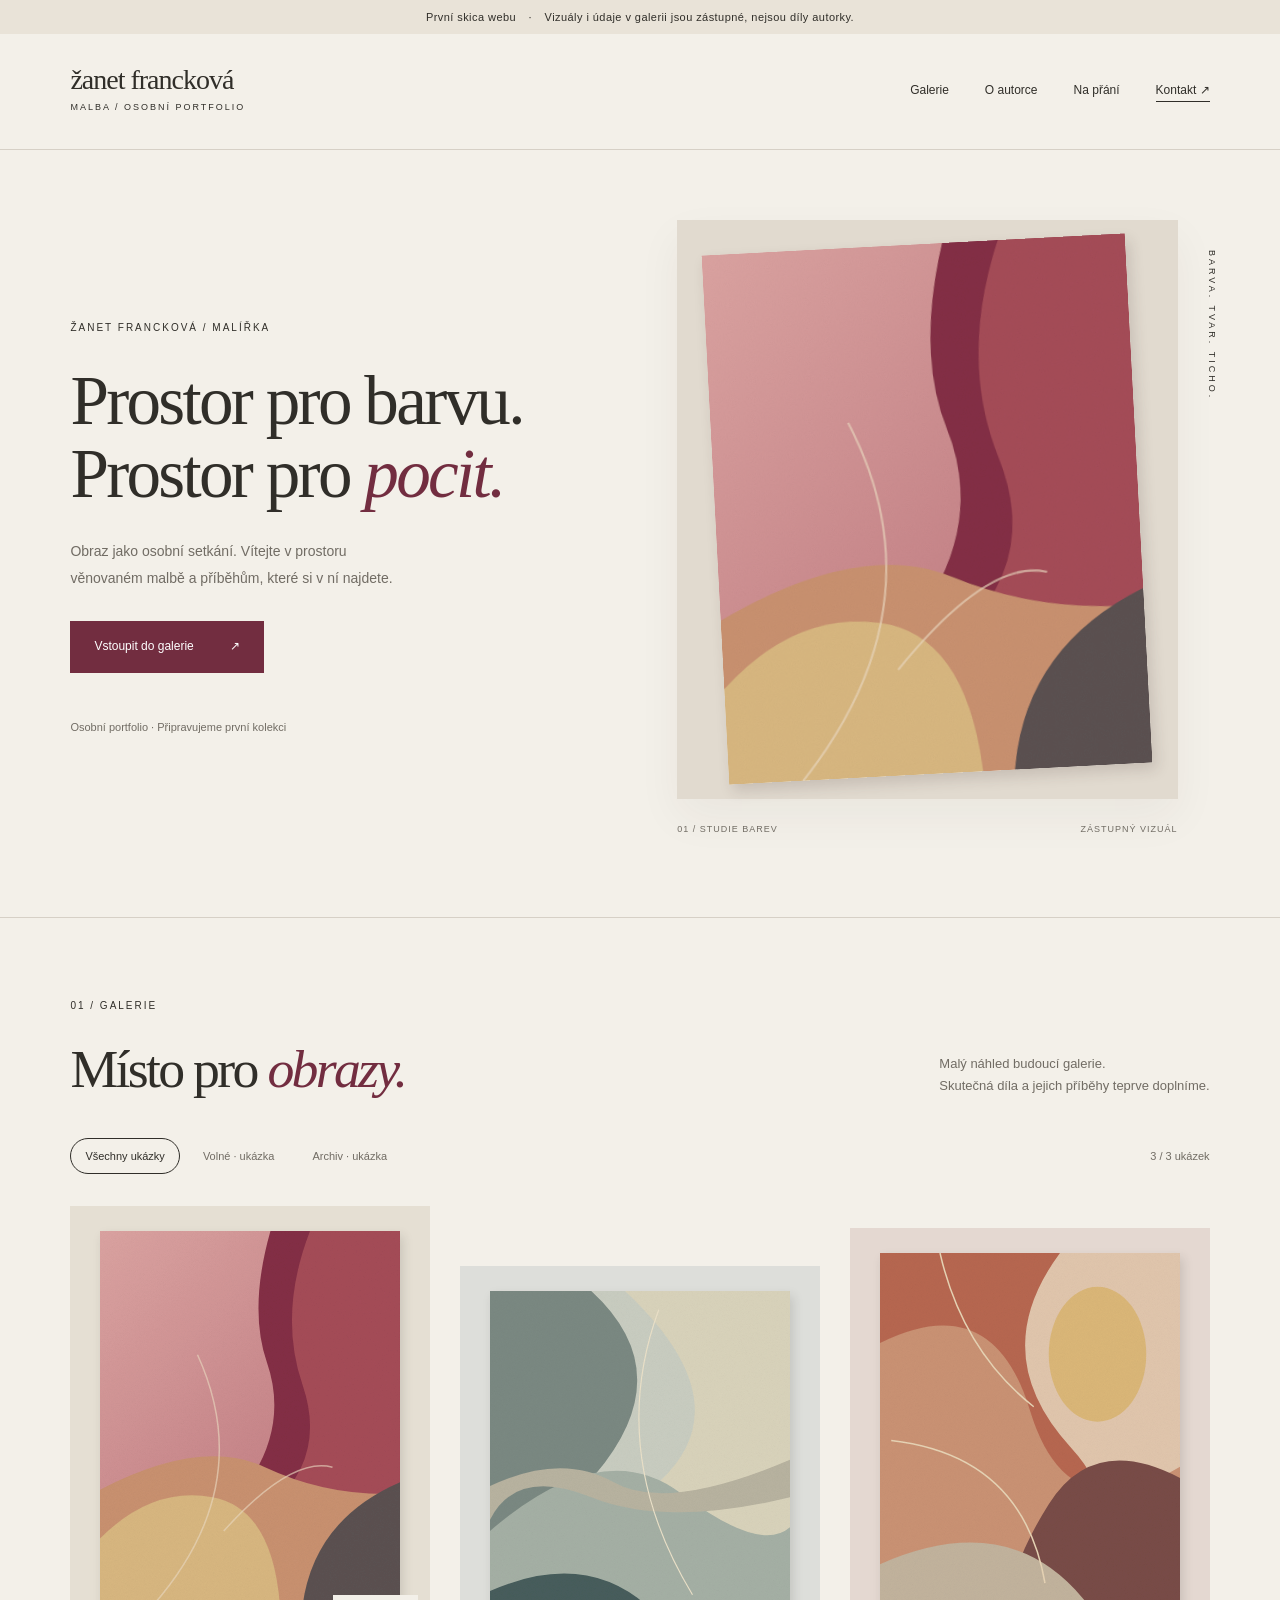
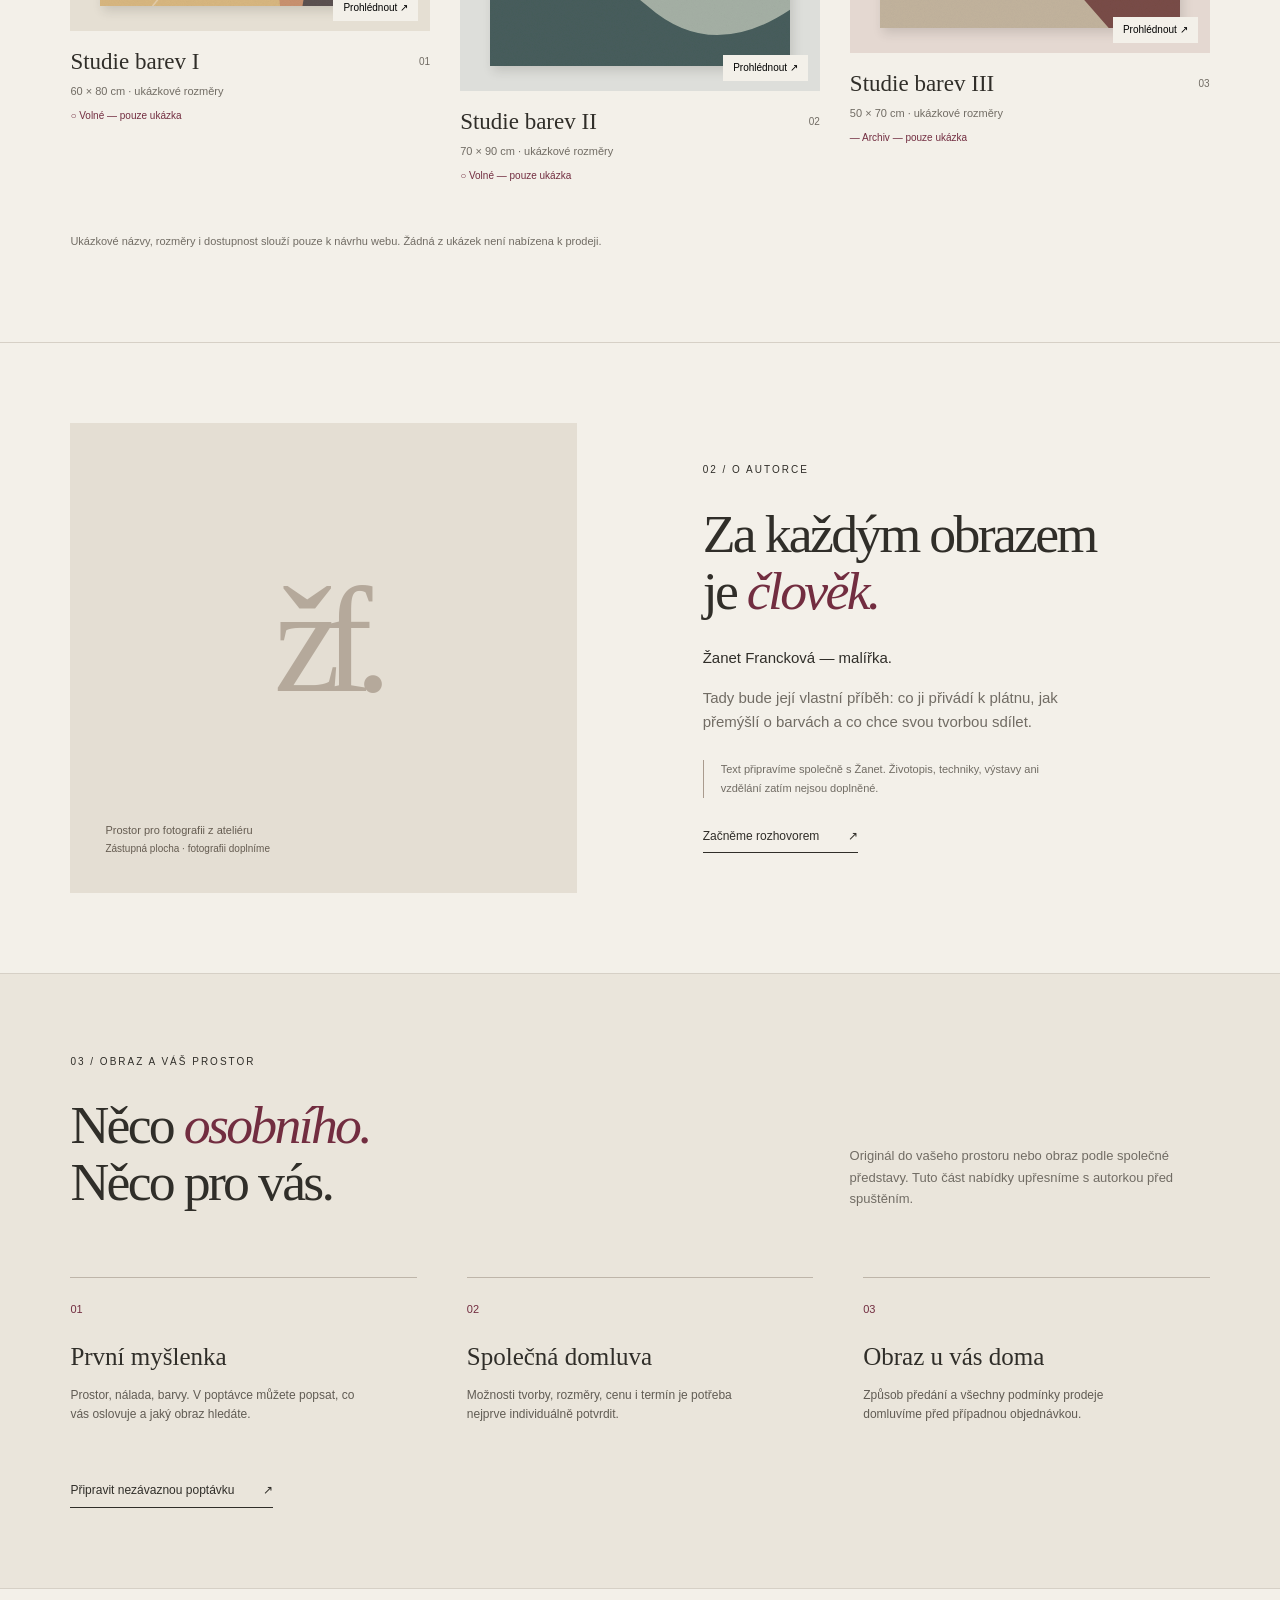
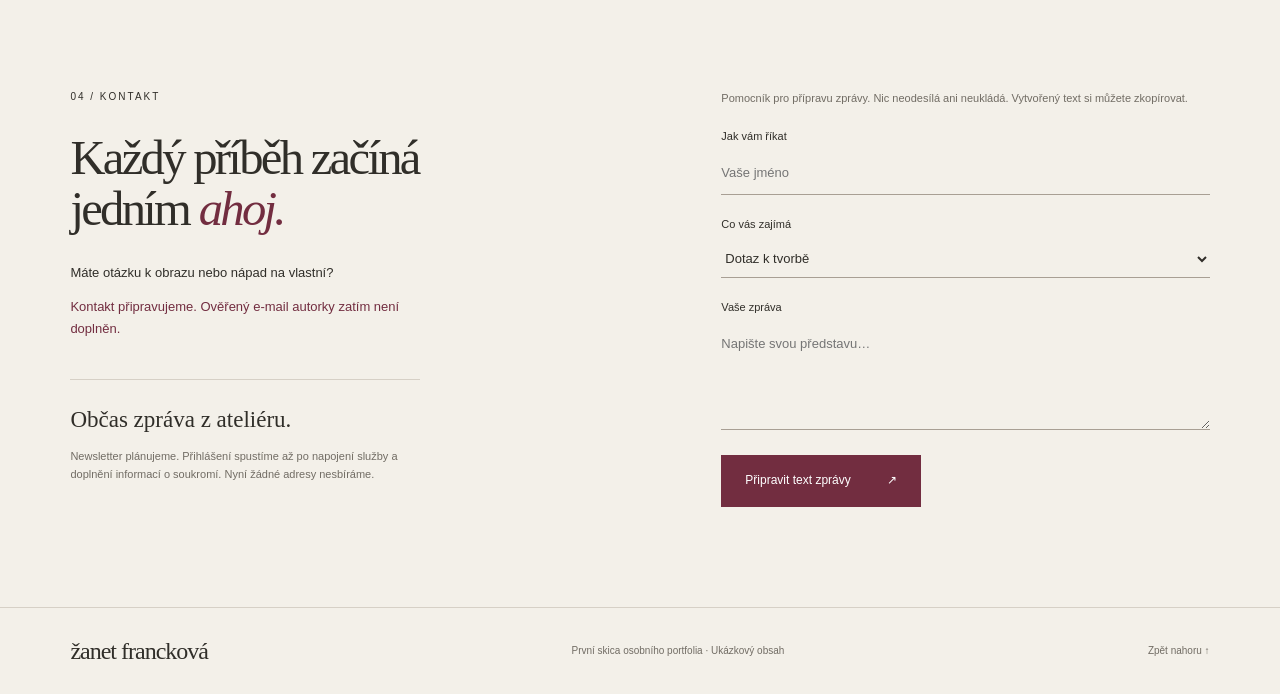
==== public/index.html @ e47b4cdc "Build Czech artist portfolio with gallery, honest inquiry draft and Pages setup" ====
<!doctype html>
<html lang="cs">
<head>
  <meta charset="utf-8">
  <meta name="viewport" content="width=device-width, initial-scale=1">
  <title>Žanet Francková — malba & osobní portfolio</title>
  <meta name="description" content="Osobní umělecký web Žanet Franckové. Připravovaná galerie obrazů, originálů a zakázkové tvorby.">
  <meta name="robots" content="noindex, nofollow">
  <meta name="theme-color" content="#f3f0e9">
  <link rel="icon" href="assets/favicon.svg" type="image/svg+xml">
  <link rel="stylesheet" href="style.css">
  <script src="content.js" defer></script>
  <script src="app.js" defer></script>
</head>
<body>
  <a class="skip" href="#obsah">Přejít na obsah</a>
  <div class="preview-note">První skica webu <span>·</span> Vizuály i údaje v galerii jsou zástupné, nejsou díly autorky.</div>
  <header class="header">
    <a class="wordmark" href="#" aria-label="Žanet Francková, úvod">žanet francková<span>malba / osobní portfolio</span></a>
    <nav aria-label="Hlavní navigace"><a href="#galerie">Galerie</a><a href="#o-autorce">O autorce</a><a href="#zakazky">Na přání</a><a class="nav-contact" href="#kontakt">Kontakt <span aria-hidden="true">↗</span></a></nav>
  </header>
  <main id="obsah">
    <section class="hero" aria-labelledby="hero-title">
      <div class="hero-copy"><p class="eyebrow">ŽANET FRANCKOVÁ / MALÍŘKA</p><h1 id="hero-title">Prostor pro barvu.<br>Prostor pro <em>pocit.</em></h1><p class="intro">Obraz jako osobní setkání. Vítejte v prostoru věnovaném malbě a příběhům, které si v ní najdete.</p><a class="button" href="#galerie">Vstoupit do galerie <span aria-hidden="true">↗</span></a><p class="small hero-foot">Osobní portfolio · Připravujeme první kolekci</p></div>
      <figure class="hero-art"><div class="art-stage"><img src="assets/study-01.svg" width="800" height="1000" alt="Zástupná grafická kompozice v tónech růžové, vínové a okrové; nejde o dílo Žanet Franckové."></div><figcaption><span>01 / Studie barev</span><span>Zástupný vizuál</span></figcaption><span class="side-note" aria-hidden="true">BARVA. TVAR. TICHO.</span></figure>
    </section>
    <section id="galerie" class="gallery section" aria-labelledby="gallery-title">
      <div class="section-head"><div><p class="eyebrow">01 / GALERIE</p><h2 id="gallery-title">Místo pro <em>obrazy.</em></h2></div><p>Malý náhled budoucí galerie.<br>Skutečná díla a jejich příběhy teprve doplníme.</p></div>
      <div class="gallery-toolbar"><div class="filters" role="group" aria-label="Filtrovat ukázky"><button type="button" class="active" data-filter="all" aria-pressed="true">Všechny ukázky</button><button type="button" data-filter="available" aria-pressed="false">Volné · ukázka</button><button type="button" data-filter="archive" aria-pressed="false">Archiv · ukázka</button></div><p id="gallery-count" class="small" aria-live="polite"></p></div>
      <div id="artworks" class="artworks"></div><noscript><p>Pro filtrování a detail ukázek zapněte JavaScript. Zobrazený úvodní vizuál je pouze zástupný; galerie skutečných děl se připravuje.</p></noscript>
      <p class="small gallery-disclaimer">Ukázkové názvy, rozměry i dostupnost slouží pouze k návrhu webu. Žádná z ukázek není nabízena k prodeji.</p>
    </section>
    <section id="o-autorce" class="about section" aria-labelledby="about-title"><div class="portrait-placeholder"><span class="monogram" aria-hidden="true">žf.</span><span>Prostor pro fotografii z ateliéru<br><small>Zástupná plocha · fotografii doplníme</small></span></div><div class="about-copy"><p class="eyebrow">02 / O AUTORCE</p><h2 id="about-title">Za každým obrazem<br>je <em>člověk.</em></h2><p>Žanet Francková — malířka.</p><p class="muted">Tady bude její vlastní příběh: co ji přivádí k plátnu, jak přemýšlí o barvách a co chce svou tvorbou sdílet.</p><p class="small editorial-note">Text připravíme společně s Žanet. Životopis, techniky, výstavy ani vzdělání zatím nejsou doplněné.</p><a class="text-link" href="#kontakt">Začněme rozhovorem <span aria-hidden="true">↗</span></a></div></section>
    <section id="zakazky" class="commissions section" aria-labelledby="commissions-title"><p class="eyebrow">03 / OBRAZ A VÁŠ PROSTOR</p><div class="section-head"><h2 id="commissions-title">Něco <em>osobního.</em><br>Něco pro vás.</h2><p>Originál do vašeho prostoru nebo obraz podle společné představy. Tuto část nabídky upřesníme s autorkou před spuštěním.</p></div><div class="steps"><article><span>01</span><h3>První myšlenka</h3><p>Prostor, nálada, barvy. V poptávce můžete popsat, co vás oslovuje a jaký obraz hledáte.</p></article><article><span>02</span><h3>Společná domluva</h3><p>Možnosti tvorby, rozměry, cenu i termín je potřeba nejprve individuálně potvrdit.</p></article><article><span>03</span><h3>Obraz u vás doma</h3><p>Způsob předání a všechny podmínky prodeje domluvíme před případnou objednávkou.</p></article></div><a class="text-link" href="#kontakt">Připravit nezávaznou poptávku <span aria-hidden="true">↗</span></a></section>
    <section id="kontakt" class="contact section" aria-labelledby="contact-title"><div><p class="eyebrow">04 / KONTAKT</p><h2 id="contact-title">Každý příběh začíná<br>jedním <em>ahoj.</em></h2><p>Máte otázku k obrazu nebo nápad na vlastní?</p><p class="contact-status">Kontakt připravujeme. Ověřený e-mail autorky zatím není doplněn.</p><div class="newsletter"><h3>Občas zpráva z ateliéru.</h3><p>Newsletter plánujeme. Přihlášení spustíme až po napojení služby a doplnění informací o soukromí. Nyní žádné adresy nesbíráme.</p></div></div><form id="inquiry-form"><p class="form-note">Pomocník pro přípravu zprávy. Nic neodesílá ani neukládá. Vytvořený text si můžete zkopírovat.</p><label for="name">Jak vám říkat</label><input id="name" name="name" autocomplete="name" maxlength="100" required placeholder="Vaše jméno"><label for="interest">Co vás zajímá</label><select id="interest" name="interest"><option>Dotaz k tvorbě</option><option>Originální obraz</option><option>Zakázková tvorba</option></select><label for="message">Vaše zpráva</label><textarea id="message" name="message" rows="4" maxlength="4000" required placeholder="Napište svou představu…"></textarea><button type="submit" class="button">Připravit text zprávy <span aria-hidden="true">↗</span></button><div id="draft" hidden><label for="draft-text">Text ke zkopírování</label><textarea id="draft-text" rows="7" readonly></textarea><button type="button" id="copy-draft" class="text-link">Zkopírovat text</button><p id="copy-status" class="small" role="status"></p></div></form></section>
  </main>
  <footer><a class="wordmark" href="#">žanet francková</a><p>První skica osobního portfolia · Ukázkový obsah</p><a href="#">Zpět nahoru ↑</a></footer>
  <dialog id="art-dialog" aria-labelledby="detail-title"><button id="close-dialog" class="close" type="button" aria-label="Zavřít detail">×</button><div id="detail-content"></div></dialog>
</body>
</html>
---- public/style.css ----
:root{--paper:#f3f0e9;--ink:#302e29;--muted:#716c64;--line:#d6d0c6;--wine:#722d40;--serif:Georgia,'Times New Roman',serif}*{box-sizing:border-box}html{scroll-behavior:smooth;scroll-padding-top:28px}body{margin:0;background:var(--paper);color:var(--ink);font:15px/1.65 Arial,Helvetica,sans-serif}a{color:inherit;text-decoration:none}button,input,select,textarea{font:inherit}button,a,input,select,textarea{-webkit-tap-highlight-color:transparent}button{cursor:pointer}button:focus-visible,a:focus-visible,input:focus-visible,textarea:focus-visible,select:focus-visible{outline:3px solid var(--wine);outline-offset:5px}::selection{background:#dec1c1}.skip{position:fixed;top:-100px;left:20px;z-index:10;padding:12px;background:var(--paper)}.skip:focus{top:10px}.preview-note{text-align:center;background:#e9e3d8;padding:8px 20px;font-size:11px;letter-spacing:.04em}.preview-note span{margin:0 9px}.header{max-width:1440px;margin:auto;padding:31px 5.5%;display:flex;align-items:center;justify-content:space-between;border-bottom:1px solid var(--line)}.wordmark{font:28px/1.1 var(--serif);letter-spacing:-1px}.wordmark span{display:block;font:9px/2.5 Arial,sans-serif;letter-spacing:2px;text-transform:uppercase}.header nav{display:flex;gap:36px;font-size:12px}.header nav a:hover,.text-link:hover{color:var(--wine)}.nav-contact{border-bottom:1px solid var(--ink)}main{max-width:1440px;margin:auto}.hero{display:grid;grid-template-columns:1.08fr 1fr;gap:6%;padding:70px 8% 80px 5.5%;align-items:center}.eyebrow{font-size:10px;letter-spacing:2px;font-weight:500;margin:0 0 27px}h1,h2,h3,p,figure{margin-top:0}h1,h2{font-family:var(--serif);font-weight:400;letter-spacing:-2.7px;line-height:1.06}h1{font-size:clamp(52px,5.4vw,80px);margin-bottom:28px}h2{font-size:clamp(42px,4.2vw,62px);margin-bottom:26px}em{font-weight:400;color:var(--wine)}.intro{max-width:330px;font-size:14px;color:var(--muted);line-height:1.9;margin-bottom:30px}.button{display:inline-flex;justify-content:space-between;gap:36px;background:var(--wine);color:#fff;padding:15px 23px;border:1px solid var(--wine);font-size:12px;align-items:center}.button:hover{background:#542033}.small{font-size:11px;color:var(--muted);line-height:1.7}.hero-foot{margin:45px 0 0}.hero-art{position:relative;margin:0}.art-stage{background:#e1dacf;padding:24px 38px;box-shadow:0 18px 42px #38301f0d}.art-stage img{width:100%;height:auto;display:block;box-shadow:4px 7px 14px #3b252926;transform:rotate(-3deg)}figcaption{display:flex;justify-content:space-between;font-size:9px;color:var(--muted);padding-top:23px;text-transform:uppercase;letter-spacing:1px}.side-note{position:absolute;right:-41px;top:30px;writing-mode:vertical-rl;font-size:9px;letter-spacing:3px}.section{padding:80px 5.5%;border-top:1px solid var(--line);scroll-margin-top:20px}.section-head{display:flex;justify-content:space-between;gap:40px;align-items:flex-end}.section-head>p{font-size:13px;color:var(--muted);max-width:310px;margin-bottom:28px}.gallery-toolbar{display:flex;justify-content:space-between;gap:20px;align-items:center;margin:14px 0 32px}.filters{display:flex;gap:8px;flex-wrap:wrap}.filters button{border:1px solid transparent;padding:8px 14px;background:transparent;color:var(--muted);font-size:11px}.filters button.active{border-color:var(--ink);color:var(--ink);border-radius:30px}.gallery-toolbar>p{margin:0;white-space:nowrap}.artworks{display:grid;grid-template-columns:repeat(3,minmax(0,1fr));gap:30px}.art-card:nth-child(2){padding-top:60px}.art-card:nth-child(3){padding-top:22px}.art-open{display:block;width:100%;border:0;padding:0;background:transparent;text-align:left}.art-frame{padding:25px 30px;background:#e5dfd3;position:relative;overflow:hidden}.art-frame img{display:block;width:100%;height:auto;box-shadow:3px 5px 10px #322c2526;transition:transform .4s}.frame-study-02{background:#dddeda}.frame-study-03{background:#e4d8d1}.art-view{position:absolute;bottom:10px;right:12px;background:var(--paper);padding:5px 10px;font-size:10px}.art-open:hover img{transform:scale(1.035)}.art-meta{display:flex;justify-content:space-between;align-items:center;margin-top:18px}.art-meta h3{font:23px var(--serif);margin:0}.art-meta span{font-size:10px;color:var(--muted)}.art-card .small{margin:7px 0}.art-status{font-size:10px;color:var(--wine)}.gallery-disclaimer{margin-top:38px;max-width:550px}.about{display:grid;grid-template-columns:1fr 1fr;gap:11%;align-items:center}.portrait-placeholder{background:#e4ded3;min-height:470px;display:flex;flex-direction:column;justify-content:space-between;padding:35px;position:relative}.monogram{font:150px var(--serif);letter-spacing:-18px;color:#b5a99b;align-self:center;margin:auto}.portrait-placeholder>span:last-child{font-size:11px;color:#655c51}.portrait-placeholder small{font-size:10px}.about-copy>p:not(.eyebrow){max-width:370px}.muted{color:var(--muted)}.editorial-note{border-left:1px solid #a99b8e;padding-left:17px;margin:25px 0}.text-link{display:inline-block;border:0;border-bottom:1px solid currentColor;background:transparent;padding:0 0 6px;font-size:12px}.text-link span{margin-left:25px}.commissions{background:#eae5db}.commissions .section-head>p{max-width:360px}.steps{display:grid;grid-template-columns:repeat(3,1fr);gap:50px;margin:40px 0}.steps article{border-top:1px solid #beb5a9;padding-top:18px}.steps article>span{font-size:11px;color:var(--wine)}h3{font:25px/1.3 var(--serif)}.steps h3{margin:20px 0 12px}.steps p{font-size:12px;color:#615c54;max-width:285px}.contact{display:grid;grid-template-columns:1.1fr 1fr;gap:10%;padding-top:100px;padding-bottom:100px}.contact h2{font-size:clamp(39px,3.8vw,56px)}.contact>div>p:not(.eyebrow){font-size:13px}.contact-status{max-width:340px;color:var(--wine)}.newsletter{border-top:1px solid var(--line);margin-top:40px;padding-top:25px;max-width:350px}.newsletter h3{font-size:23px;margin-bottom:12px}.newsletter p,.form-note{font-size:11px;color:var(--muted)}form label{display:block;font-size:11px;margin:20px 0 7px}input,select,textarea{display:block;width:100%;border:0;border-bottom:1px solid #a89f94;background:transparent;padding:10px 0;border-radius:0;color:var(--ink);font-size:13px}textarea{resize:vertical}form .button{margin-top:25px}#draft{margin-top:30px}#draft-text{border:1px solid var(--line);padding:12px}#copy-draft{margin-top:14px}footer{max-width:1440px;margin:auto;border-top:1px solid var(--line);padding:30px 5.5%;display:flex;gap:20px;align-items:center;justify-content:space-between}footer .wordmark{font-size:24px}footer p,footer>a:last-child{font-size:10px;color:var(--muted);margin:0}dialog{border:0;background:var(--paper);color:var(--ink);padding:40px;max-width:900px;width:90%;max-height:90vh;overflow:auto}dialog::backdrop{background:#24211bd1}#detail-content{display:grid;grid-template-columns:1fr 1fr;gap:35px;align-items:center}#detail-content img{width:100%;height:auto}.detail-copy h2{font-size:40px}.detail-copy p{font-size:13px}.detail-copy .eyebrow{font-size:9px}.close{position:absolute;right:8px;top:0;background:transparent;border:0;font-size:30px;padding:2px 12px}.detail-copy .button{margin-top:15px}[hidden]{display:none!important}@media(min-width:1440px){body{border-left:1px solid var(--line);border-right:1px solid var(--line);max-width:1600px;margin:auto}}@media(max-width:800px){.header{padding:25px 6%}.header nav{gap:18px}.hero{padding:55px 8% 60px 6%;gap:5%}h1{font-size:49px;letter-spacing:-2px}.hero-foot{margin-top:25px}.art-stage{padding:19px 22px}.section{padding:60px 6%}.artworks{gap:16px}.art-frame{padding:18px}.art-meta h3{font-size:20px}.about{gap:7%}.portrait-placeholder{min-height:400px}.steps{gap:25px}.contact{gap:7%}.section-head>p{max-width:240px}.contact h2{font-size:40px}footer{flex-wrap:wrap}}@media(max-width:580px){.preview-note{font-size:9px}.header{align-items:flex-start;gap:20px}.wordmark{font-size:24px}.header nav{display:grid;grid-template-columns:1fr 1fr;gap:8px 17px;font-size:10px}.wordmark span{font-size:7px;letter-spacing:1.2px}.hero{grid-template-columns:1fr;padding:42px 6% 45px;gap:35px}h1{font-size:54px}.hero-copy .eyebrow{margin-bottom:22px}.hero-foot{margin-top:20px}.hero-art{margin:0 7%}.art-stage{padding:25px 40px}.side-note{right:-25px}figcaption{font-size:8px}.section-head{display:block}.section-head>p{max-width:100%;font-size:12px}.section h2{font-size:46px;letter-spacing:-1.8px}.gallery-toolbar{align-items:flex-start;gap:8px}.filters{gap:2px}.filters button{font-size:10px;padding:7px 9px}.gallery-toolbar>p{font-size:9px;margin-top:7px}.artworks{grid-template-columns:1fr;gap:30px}.art-card:nth-child(n){padding-top:0}.art-frame{padding:30px 42px}.art-meta h3{font-size:26px}.gallery-disclaimer{margin-top:25px}.about{grid-template-columns:1fr;gap:35px}.portrait-placeholder{min-height:310px}.about-copy>p:not(.eyebrow){max-width:100%}.steps{grid-template-columns:1fr;gap:18px;margin:25px 0}.steps article{display:grid;grid-template-columns:30px 1fr;column-gap:10px}.steps h3{margin:0 0 10px;font-size:25px}.steps p{grid-column:2;max-width:none}.contact{grid-template-columns:1fr;gap:35px}.contact h2{font-size:43px}footer{padding:28px 6%;align-items:flex-start}footer p{order:3;width:100%}dialog{padding:36px 24px;width:94%}#detail-content{grid-template-columns:1fr;gap:25px}#detail-content img{max-height:42vh;object-fit:contain}.detail-copy h2{font-size:35px}}@media(prefers-reduced-motion:reduce){html{scroll-behavior:auto}*,*::before,*::after{transition:none!important}}
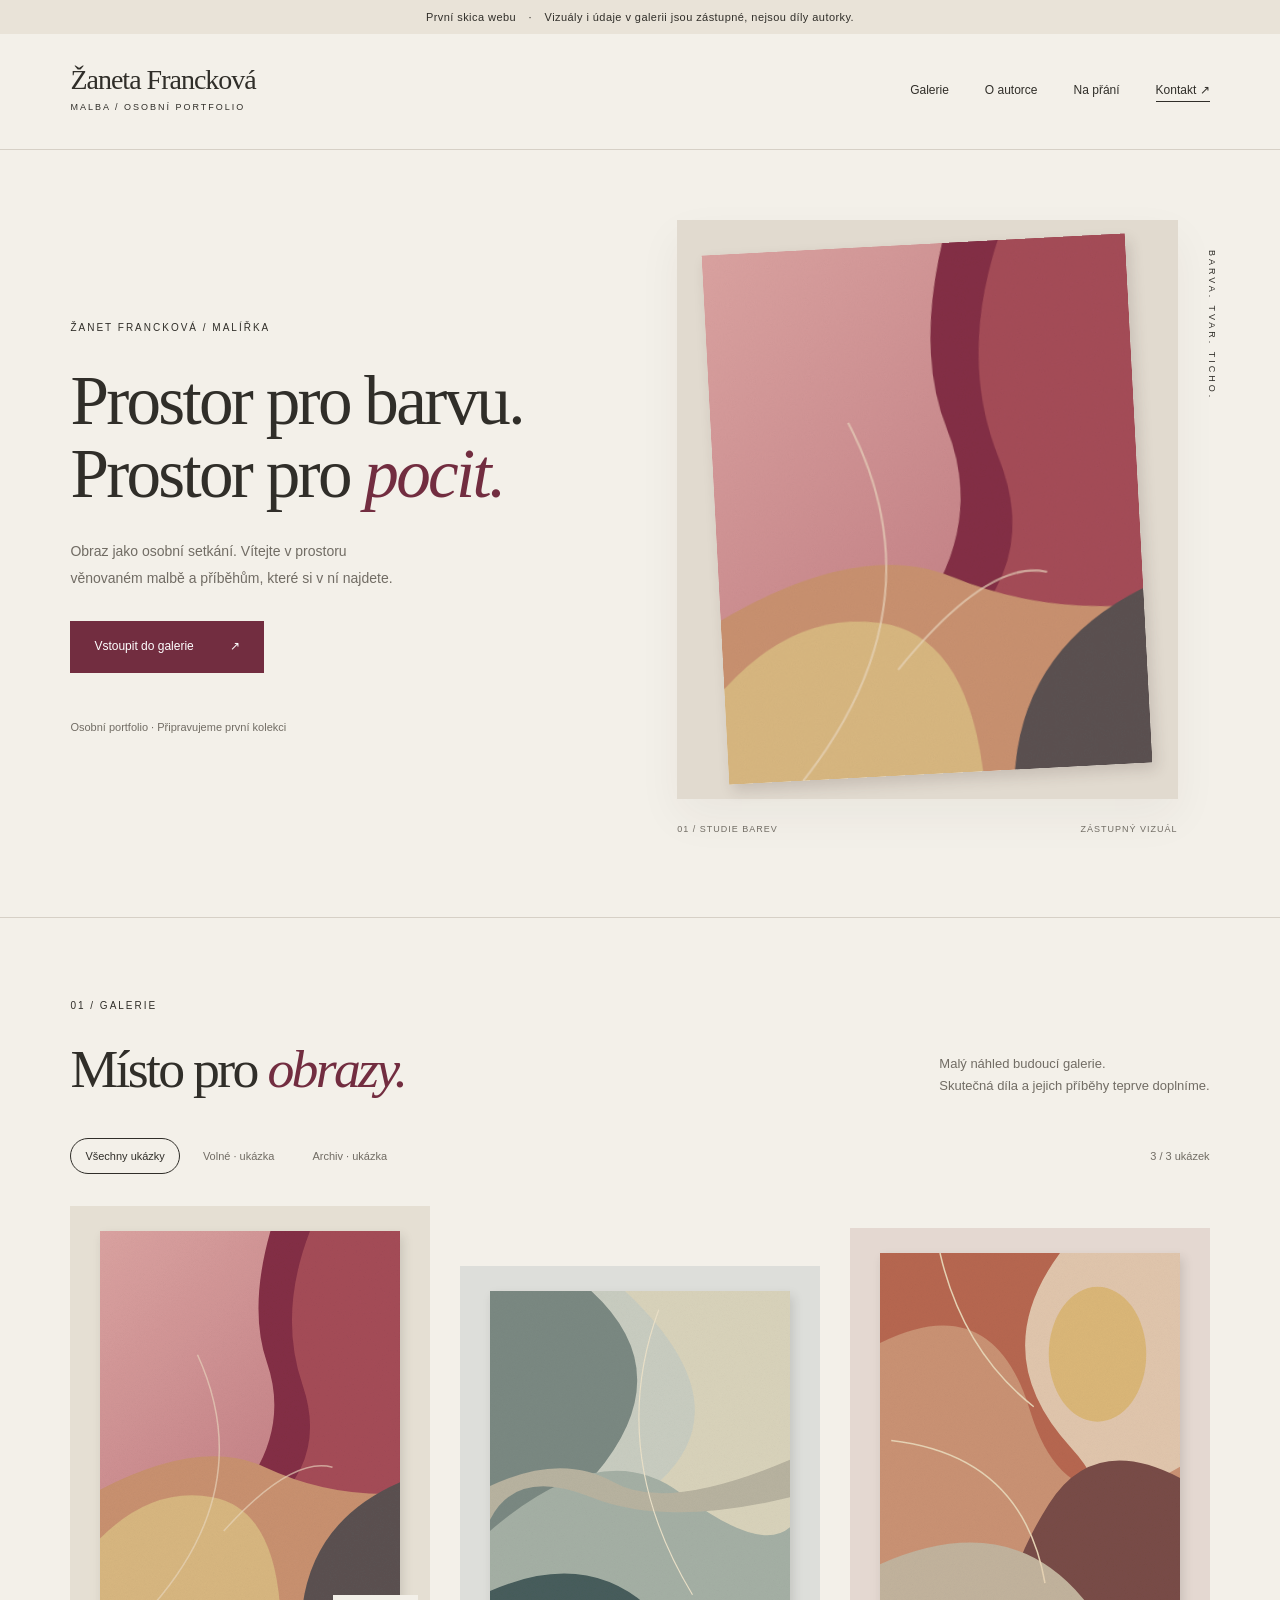
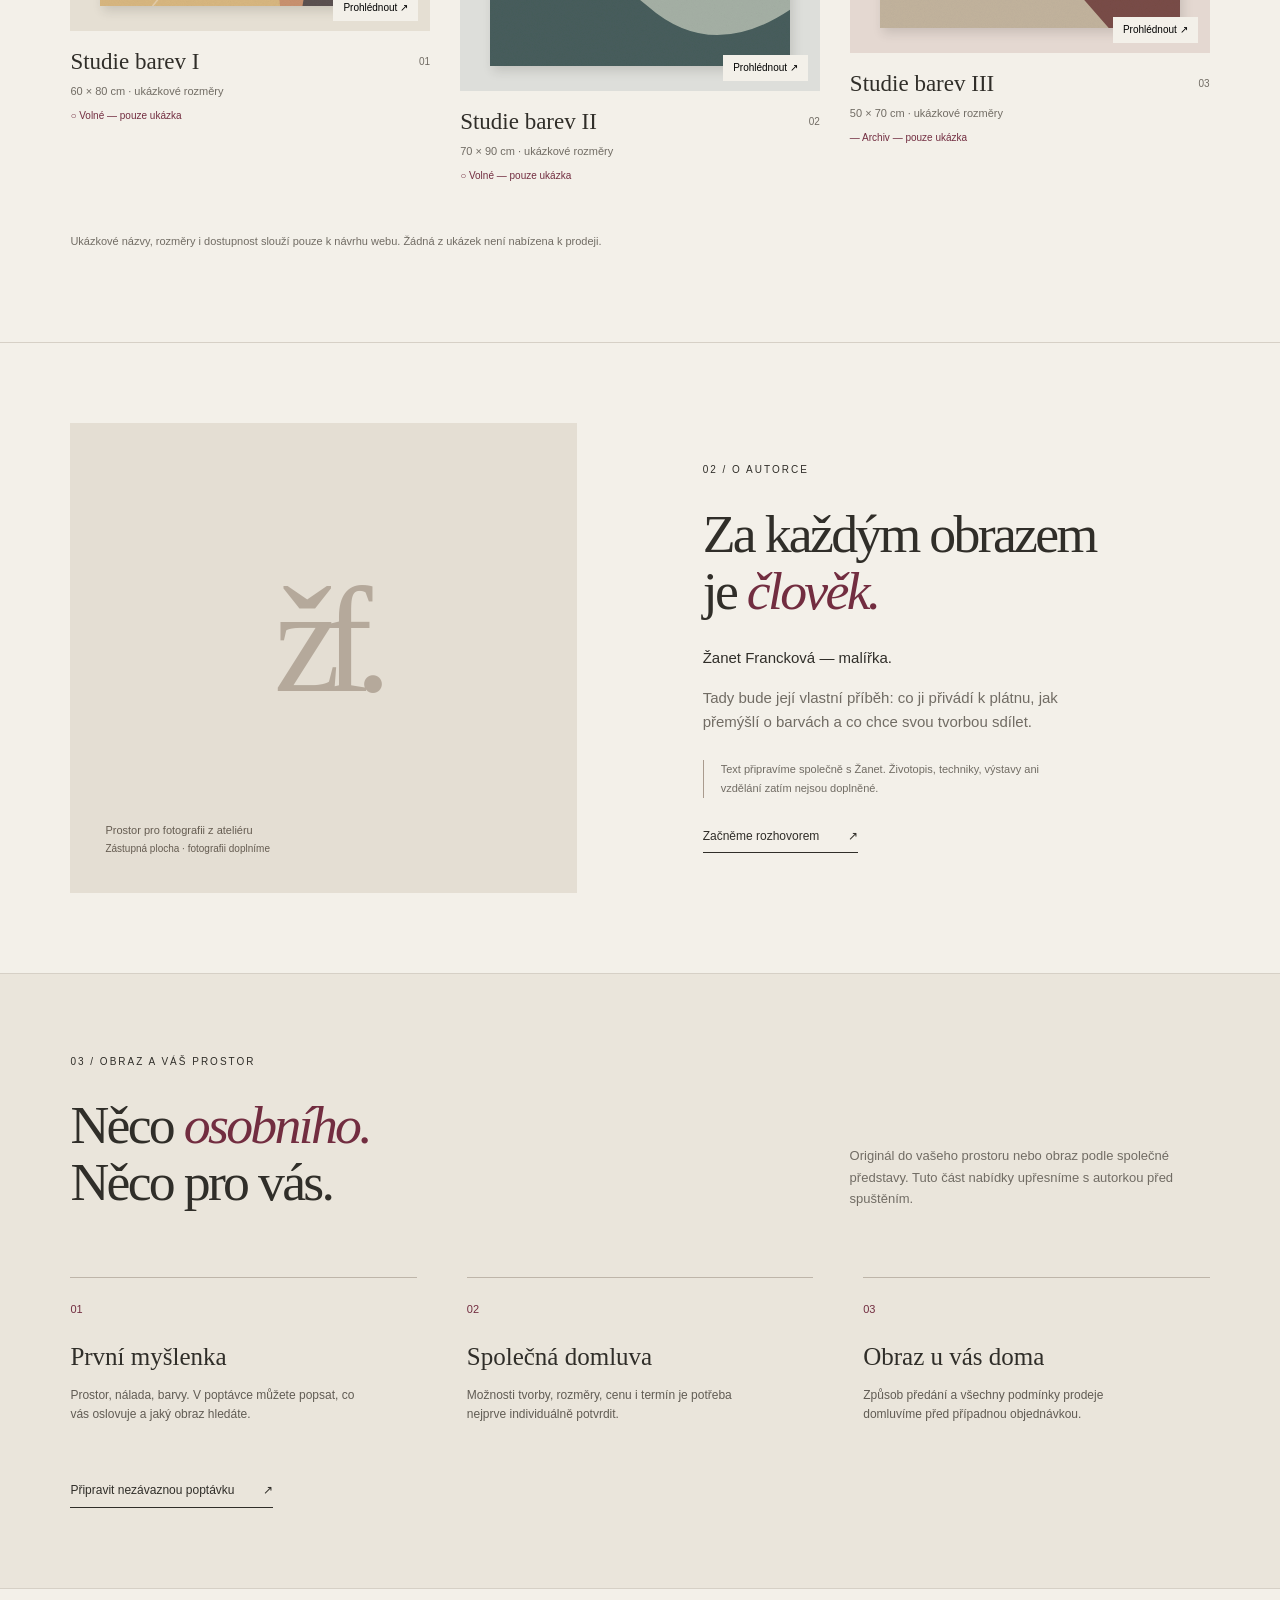
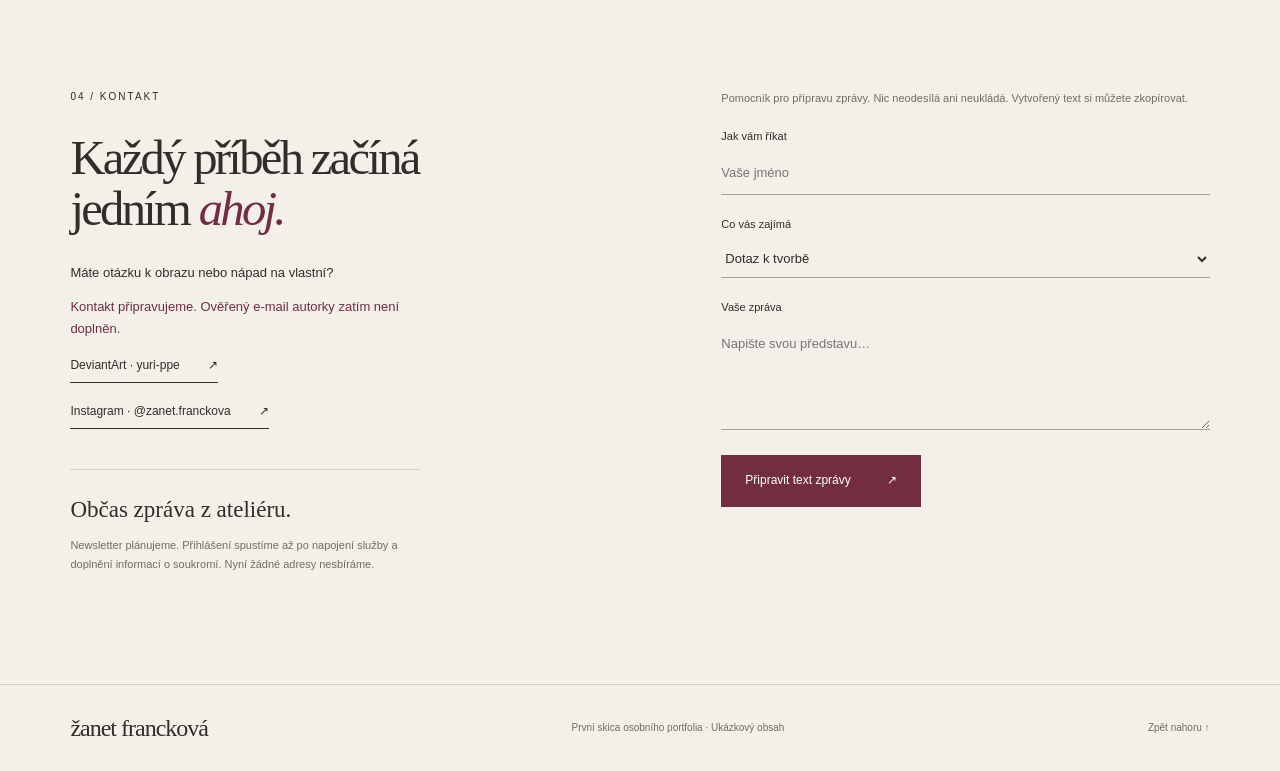
==== commit c233f4a6: "Add artist social profiles and update header name to Žaneta Francková" ====
--- a/public/index.html
+++ b/public/index.html
@@ -16,7 +16,7 @@
   <a class="skip" href="#obsah">Přejít na obsah</a>
   <div class="preview-note">První skica webu <span>·</span> Vizuály i údaje v galerii jsou zástupné, nejsou díly autorky.</div>
   <header class="header">
-    <a class="wordmark" href="#" aria-label="Žanet Francková, úvod">žanet francková<span>malba / osobní portfolio</span></a>
+    <a class="wordmark" href="#" aria-label="Žaneta Francková, úvod">Žaneta Francková<span>malba / osobní portfolio</span></a>
     <nav aria-label="Hlavní navigace"><a href="#galerie">Galerie</a><a href="#o-autorce">O autorce</a><a href="#zakazky">Na přání</a><a class="nav-contact" href="#kontakt">Kontakt <span aria-hidden="true">↗</span></a></nav>
   </header>
   <main id="obsah">
@@ -32,7 +32,7 @@
     </section>
     <section id="o-autorce" class="about section" aria-labelledby="about-title"><div class="portrait-placeholder"><span class="monogram" aria-hidden="true">žf.</span><span>Prostor pro fotografii z ateliéru<br><small>Zástupná plocha · fotografii doplníme</small></span></div><div class="about-copy"><p class="eyebrow">02 / O AUTORCE</p><h2 id="about-title">Za každým obrazem<br>je <em>člověk.</em></h2><p>Žanet Francková — malířka.</p><p class="muted">Tady bude její vlastní příběh: co ji přivádí k plátnu, jak přemýšlí o barvách a co chce svou tvorbou sdílet.</p><p class="small editorial-note">Text připravíme společně s Žanet. Životopis, techniky, výstavy ani vzdělání zatím nejsou doplněné.</p><a class="text-link" href="#kontakt">Začněme rozhovorem <span aria-hidden="true">↗</span></a></div></section>
     <section id="zakazky" class="commissions section" aria-labelledby="commissions-title"><p class="eyebrow">03 / OBRAZ A VÁŠ PROSTOR</p><div class="section-head"><h2 id="commissions-title">Něco <em>osobního.</em><br>Něco pro vás.</h2><p>Originál do vašeho prostoru nebo obraz podle společné představy. Tuto část nabídky upřesníme s autorkou před spuštěním.</p></div><div class="steps"><article><span>01</span><h3>První myšlenka</h3><p>Prostor, nálada, barvy. V poptávce můžete popsat, co vás oslovuje a jaký obraz hledáte.</p></article><article><span>02</span><h3>Společná domluva</h3><p>Možnosti tvorby, rozměry, cenu i termín je potřeba nejprve individuálně potvrdit.</p></article><article><span>03</span><h3>Obraz u vás doma</h3><p>Způsob předání a všechny podmínky prodeje domluvíme před případnou objednávkou.</p></article></div><a class="text-link" href="#kontakt">Připravit nezávaznou poptávku <span aria-hidden="true">↗</span></a></section>
-    <section id="kontakt" class="contact section" aria-labelledby="contact-title"><div><p class="eyebrow">04 / KONTAKT</p><h2 id="contact-title">Každý příběh začíná<br>jedním <em>ahoj.</em></h2><p>Máte otázku k obrazu nebo nápad na vlastní?</p><p class="contact-status">Kontakt připravujeme. Ověřený e-mail autorky zatím není doplněn.</p><div class="newsletter"><h3>Občas zpráva z ateliéru.</h3><p>Newsletter plánujeme. Přihlášení spustíme až po napojení služby a doplnění informací o soukromí. Nyní žádné adresy nesbíráme.</p></div></div><form id="inquiry-form"><p class="form-note">Pomocník pro přípravu zprávy. Nic neodesílá ani neukládá. Vytvořený text si můžete zkopírovat.</p><label for="name">Jak vám říkat</label><input id="name" name="name" autocomplete="name" maxlength="100" required placeholder="Vaše jméno"><label for="interest">Co vás zajímá</label><select id="interest" name="interest"><option>Dotaz k tvorbě</option><option>Originální obraz</option><option>Zakázková tvorba</option></select><label for="message">Vaše zpráva</label><textarea id="message" name="message" rows="4" maxlength="4000" required placeholder="Napište svou představu…"></textarea><button type="submit" class="button">Připravit text zprávy <span aria-hidden="true">↗</span></button><div id="draft" hidden><label for="draft-text">Text ke zkopírování</label><textarea id="draft-text" rows="7" readonly></textarea><button type="button" id="copy-draft" class="text-link">Zkopírovat text</button><p id="copy-status" class="small" role="status"></p></div></form></section>
+    <section id="kontakt" class="contact section" aria-labelledby="contact-title"><div><p class="eyebrow">04 / KONTAKT</p><h2 id="contact-title">Každý příběh začíná<br>jedním <em>ahoj.</em></h2><p>Máte otázku k obrazu nebo nápad na vlastní?</p><p class="contact-status">Kontakt připravujeme. Ověřený e-mail autorky zatím není doplněn.</p><nav aria-label="Sociální profily"><p><a class="text-link" href="https://www.deviantart.com/yuri-ppe" target="_blank" rel="noopener noreferrer" aria-label="DeviantArt — yuri-ppe (otevře se v nové kartě)">DeviantArt · yuri-ppe <span aria-hidden="true">↗</span></a></p><p><a class="text-link" href="https://www.instagram.com/zanet.franckova/" target="_blank" rel="noopener noreferrer" aria-label="Instagram — @zanet.franckova (otevře se v nové kartě)">Instagram · @zanet.franckova <span aria-hidden="true">↗</span></a></p></nav><div class="newsletter"><h3>Občas zpráva z ateliéru.</h3><p>Newsletter plánujeme. Přihlášení spustíme až po napojení služby a doplnění informací o soukromí. Nyní žádné adresy nesbíráme.</p></div></div><form id="inquiry-form"><p class="form-note">Pomocník pro přípravu zprávy. Nic neodesílá ani neukládá. Vytvořený text si můžete zkopírovat.</p><label for="name">Jak vám říkat</label><input id="name" name="name" autocomplete="name" maxlength="100" required placeholder="Vaše jméno"><label for="interest">Co vás zajímá</label><select id="interest" name="interest"><option>Dotaz k tvorbě</option><option>Originální obraz</option><option>Zakázková tvorba</option></select><label for="message">Vaše zpráva</label><textarea id="message" name="message" rows="4" maxlength="4000" required placeholder="Napište svou představu…"></textarea><button type="submit" class="button">Připravit text zprávy <span aria-hidden="true">↗</span></button><div id="draft" hidden><label for="draft-text">Text ke zkopírování</label><textarea id="draft-text" rows="7" readonly></textarea><button type="button" id="copy-draft" class="text-link">Zkopírovat text</button><p id="copy-status" class="small" role="status"></p></div></form></section>
   </main>
   <footer><a class="wordmark" href="#">žanet francková</a><p>První skica osobního portfolia · Ukázkový obsah</p><a href="#">Zpět nahoru ↑</a></footer>
   <dialog id="art-dialog" aria-labelledby="detail-title"><button id="close-dialog" class="close" type="button" aria-label="Zavřít detail">×</button><div id="detail-content"></div></dialog>
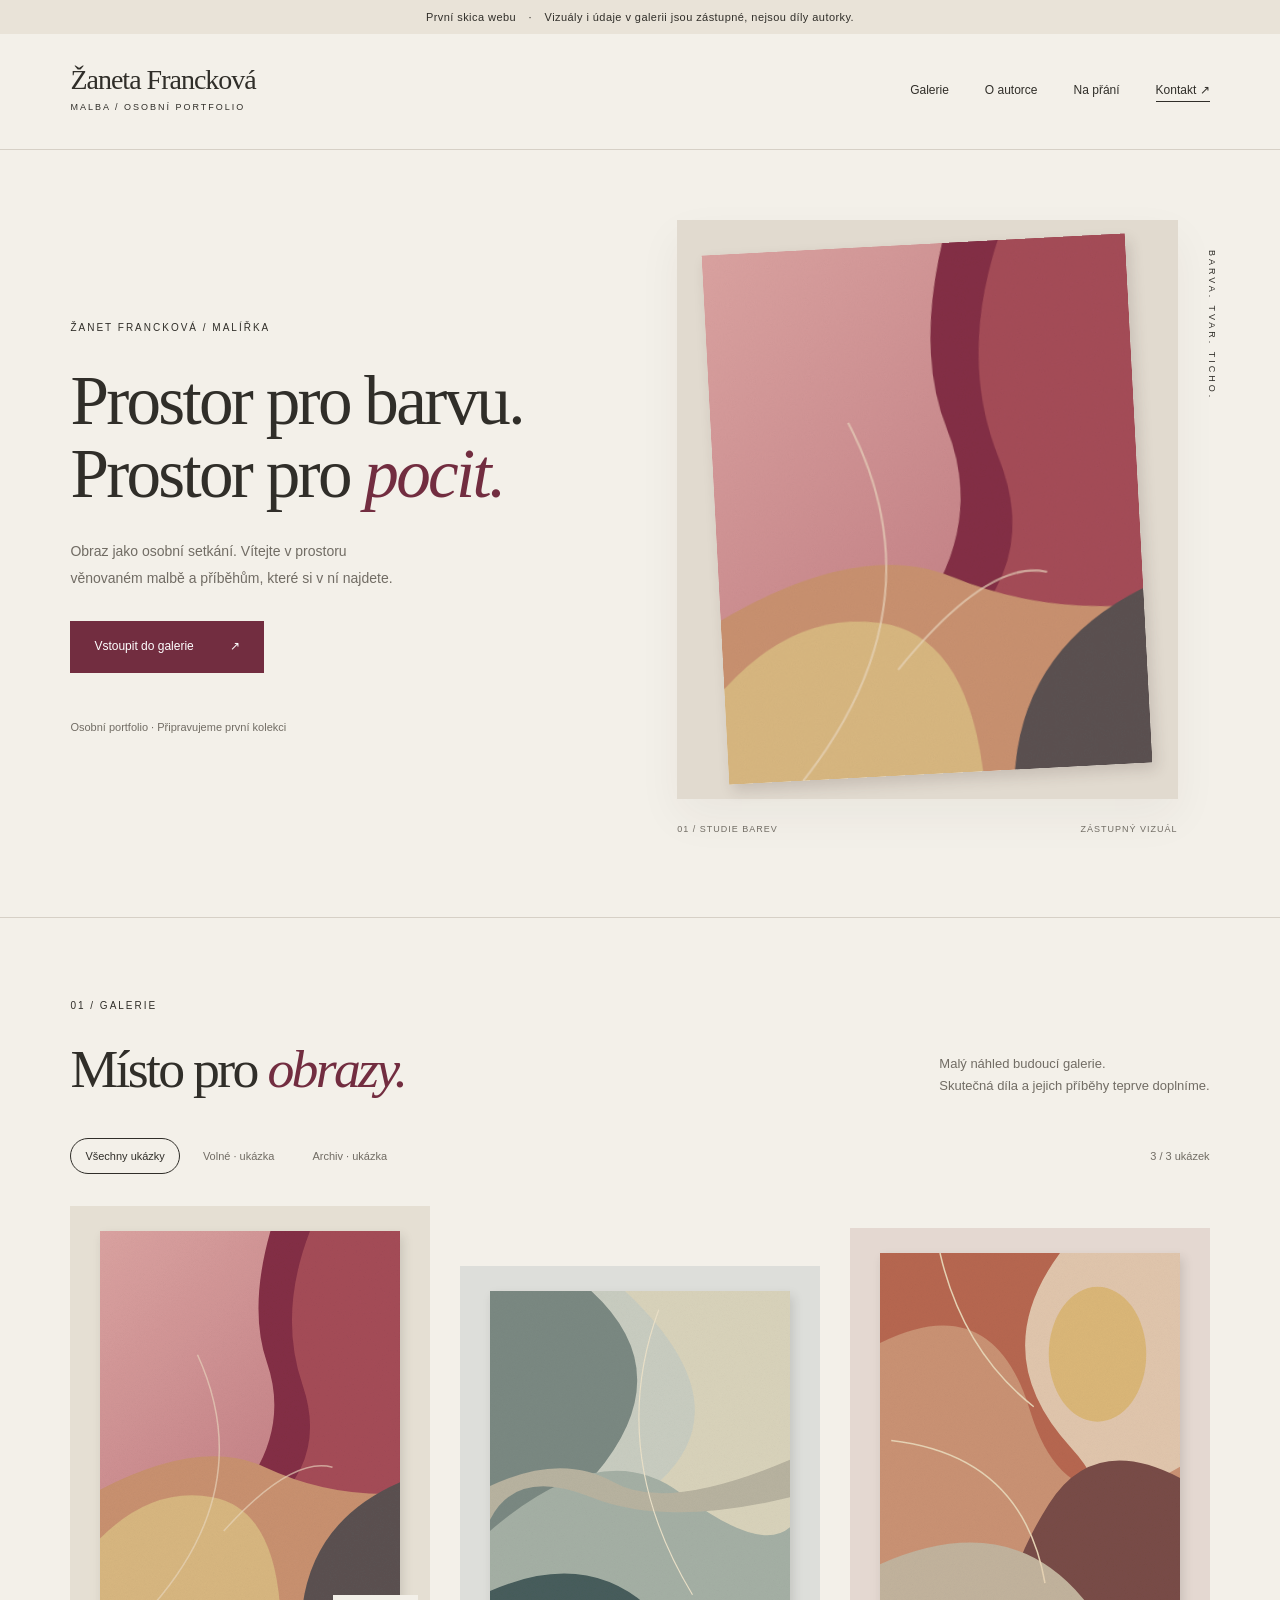
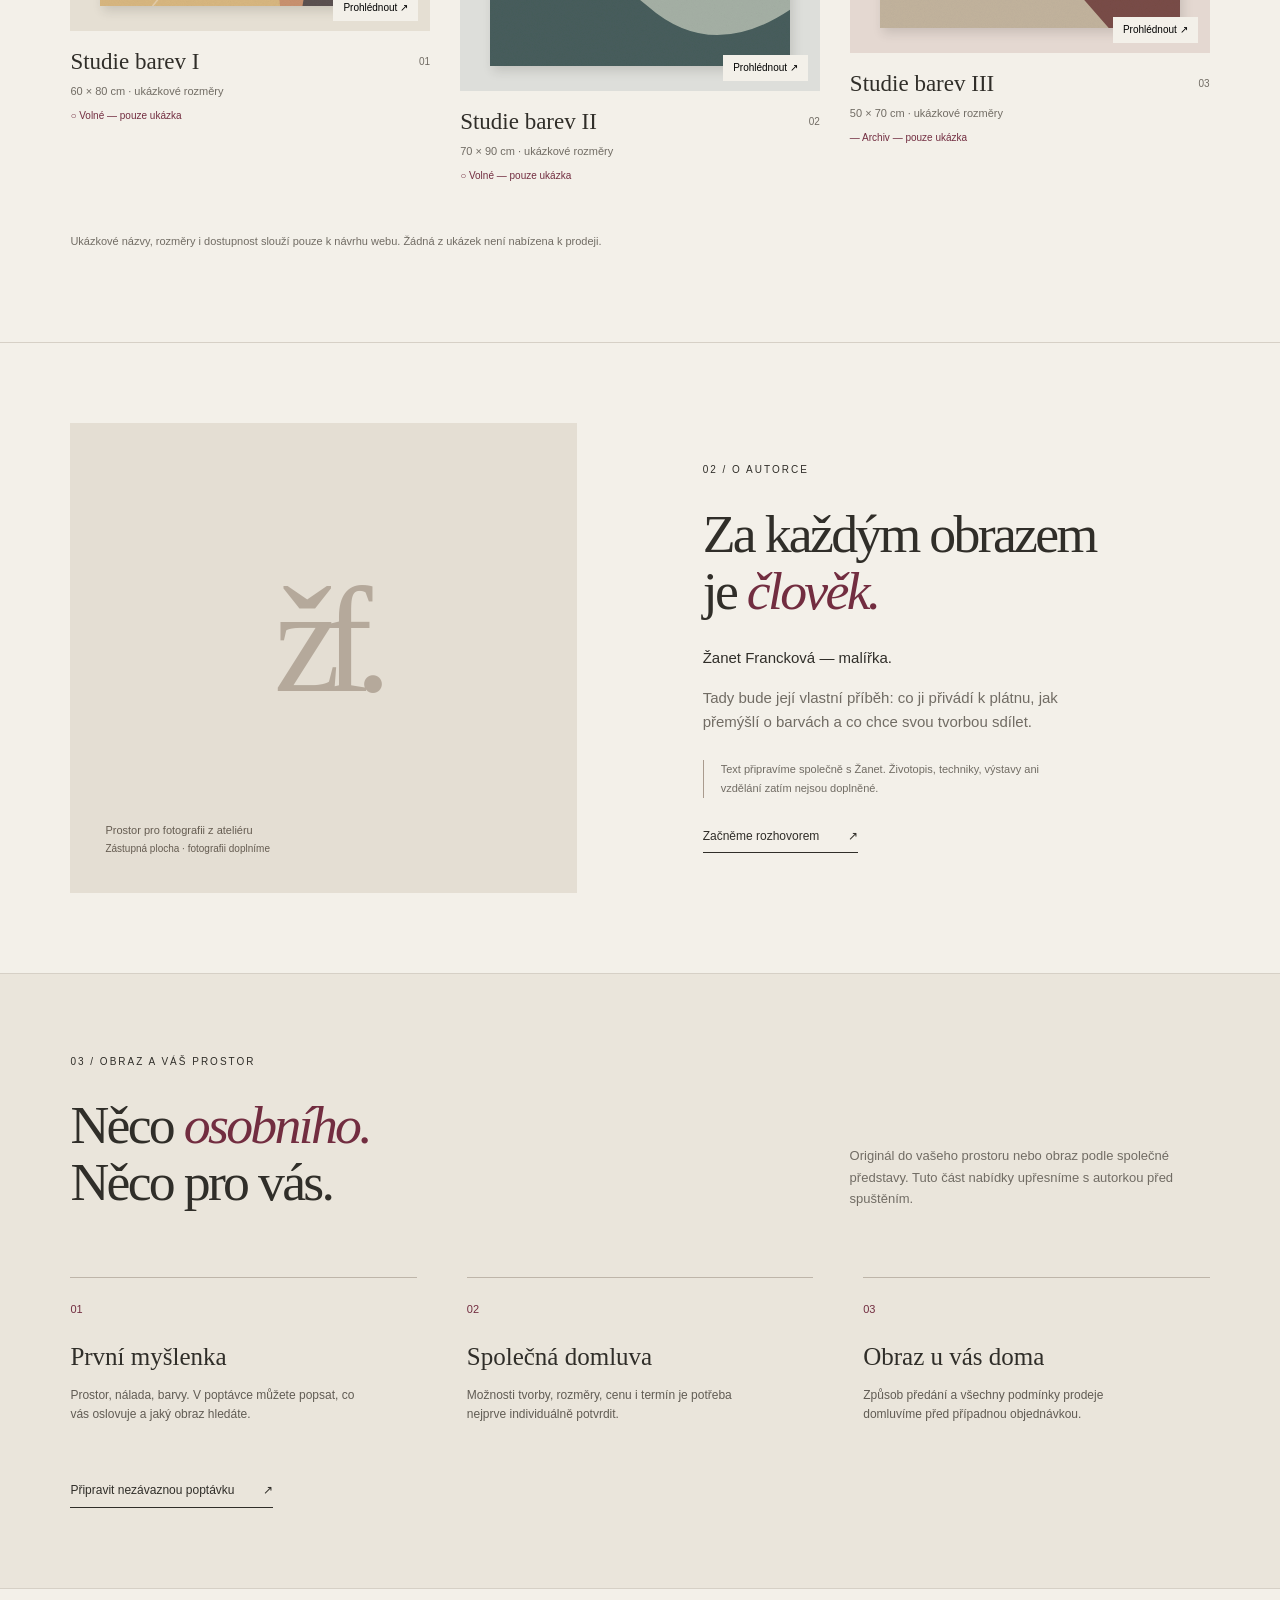
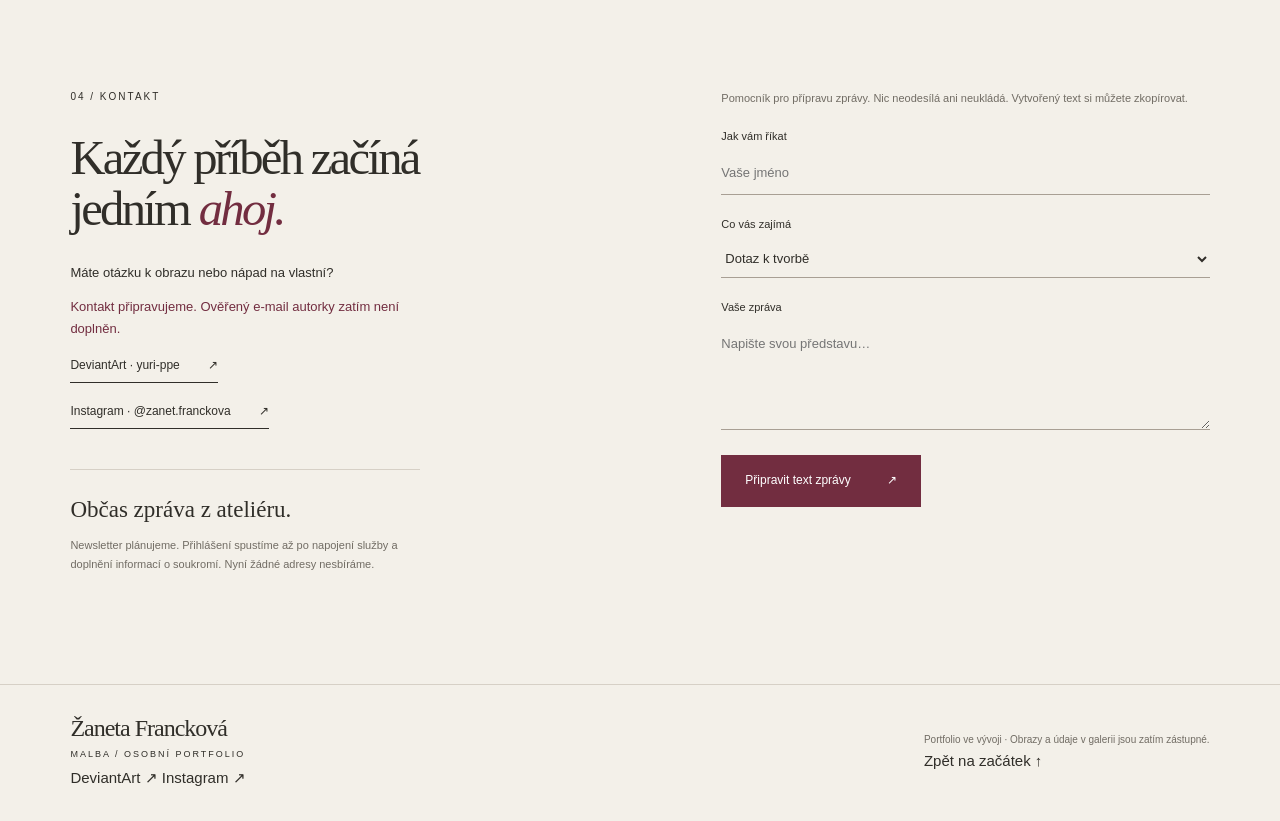
==== commit 9d91d395: "Refine footer with Žaneta Francková signature and social links" ====
--- a/public/index.html
+++ b/public/index.html
@@ -34,7 +34,19 @@
     <section id="zakazky" class="commissions section" aria-labelledby="commissions-title"><p class="eyebrow">03 / OBRAZ A VÁŠ PROSTOR</p><div class="section-head"><h2 id="commissions-title">Něco <em>osobního.</em><br>Něco pro vás.</h2><p>Originál do vašeho prostoru nebo obraz podle společné představy. Tuto část nabídky upřesníme s autorkou před spuštěním.</p></div><div class="steps"><article><span>01</span><h3>První myšlenka</h3><p>Prostor, nálada, barvy. V poptávce můžete popsat, co vás oslovuje a jaký obraz hledáte.</p></article><article><span>02</span><h3>Společná domluva</h3><p>Možnosti tvorby, rozměry, cenu i termín je potřeba nejprve individuálně potvrdit.</p></article><article><span>03</span><h3>Obraz u vás doma</h3><p>Způsob předání a všechny podmínky prodeje domluvíme před případnou objednávkou.</p></article></div><a class="text-link" href="#kontakt">Připravit nezávaznou poptávku <span aria-hidden="true">↗</span></a></section>
     <section id="kontakt" class="contact section" aria-labelledby="contact-title"><div><p class="eyebrow">04 / KONTAKT</p><h2 id="contact-title">Každý příběh začíná<br>jedním <em>ahoj.</em></h2><p>Máte otázku k obrazu nebo nápad na vlastní?</p><p class="contact-status">Kontakt připravujeme. Ověřený e-mail autorky zatím není doplněn.</p><nav aria-label="Sociální profily"><p><a class="text-link" href="https://www.deviantart.com/yuri-ppe" target="_blank" rel="noopener noreferrer" aria-label="DeviantArt — yuri-ppe (otevře se v nové kartě)">DeviantArt · yuri-ppe <span aria-hidden="true">↗</span></a></p><p><a class="text-link" href="https://www.instagram.com/zanet.franckova/" target="_blank" rel="noopener noreferrer" aria-label="Instagram — @zanet.franckova (otevře se v nové kartě)">Instagram · @zanet.franckova <span aria-hidden="true">↗</span></a></p></nav><div class="newsletter"><h3>Občas zpráva z ateliéru.</h3><p>Newsletter plánujeme. Přihlášení spustíme až po napojení služby a doplnění informací o soukromí. Nyní žádné adresy nesbíráme.</p></div></div><form id="inquiry-form"><p class="form-note">Pomocník pro přípravu zprávy. Nic neodesílá ani neukládá. Vytvořený text si můžete zkopírovat.</p><label for="name">Jak vám říkat</label><input id="name" name="name" autocomplete="name" maxlength="100" required placeholder="Vaše jméno"><label for="interest">Co vás zajímá</label><select id="interest" name="interest"><option>Dotaz k tvorbě</option><option>Originální obraz</option><option>Zakázková tvorba</option></select><label for="message">Vaše zpráva</label><textarea id="message" name="message" rows="4" maxlength="4000" required placeholder="Napište svou představu…"></textarea><button type="submit" class="button">Připravit text zprávy <span aria-hidden="true">↗</span></button><div id="draft" hidden><label for="draft-text">Text ke zkopírování</label><textarea id="draft-text" rows="7" readonly></textarea><button type="button" id="copy-draft" class="text-link">Zkopírovat text</button><p id="copy-status" class="small" role="status"></p></div></form></section>
   </main>
-  <footer><a class="wordmark" href="#">žanet francková</a><p>První skica osobního portfolia · Ukázkový obsah</p><a href="#">Zpět nahoru ↑</a></footer>
+  <footer class="site-footer">
+    <div class="footer-top">
+      <a class="wordmark" href="#" aria-label="Žaneta Francková — zpět na úvod">Žaneta Francková<span>malba / osobní portfolio</span></a>
+      <nav class="footer-socials" aria-label="Další tvorba na sociálních sítích">
+        <a href="https://www.deviantart.com/yuri-ppe" target="_blank" rel="noopener noreferrer" aria-label="DeviantArt (otevře se v nové kartě)">DeviantArt <span aria-hidden="true">↗</span></a>
+        <a href="https://www.instagram.com/zanet.franckova/" target="_blank" rel="noopener noreferrer" aria-label="Instagram (otevře se v nové kartě)">Instagram <span aria-hidden="true">↗</span></a>
+      </nav>
+    </div>
+    <div class="footer-bottom">
+      <p>Portfolio ve vývoji · Obrazy a údaje v galerii jsou zatím zástupné.</p>
+      <a href="#">Zpět na začátek <span aria-hidden="true">↑</span></a>
+    </div>
+  </footer>
   <dialog id="art-dialog" aria-labelledby="detail-title"><button id="close-dialog" class="close" type="button" aria-label="Zavřít detail">×</button><div id="detail-content"></div></dialog>
 </body>
 </html>
